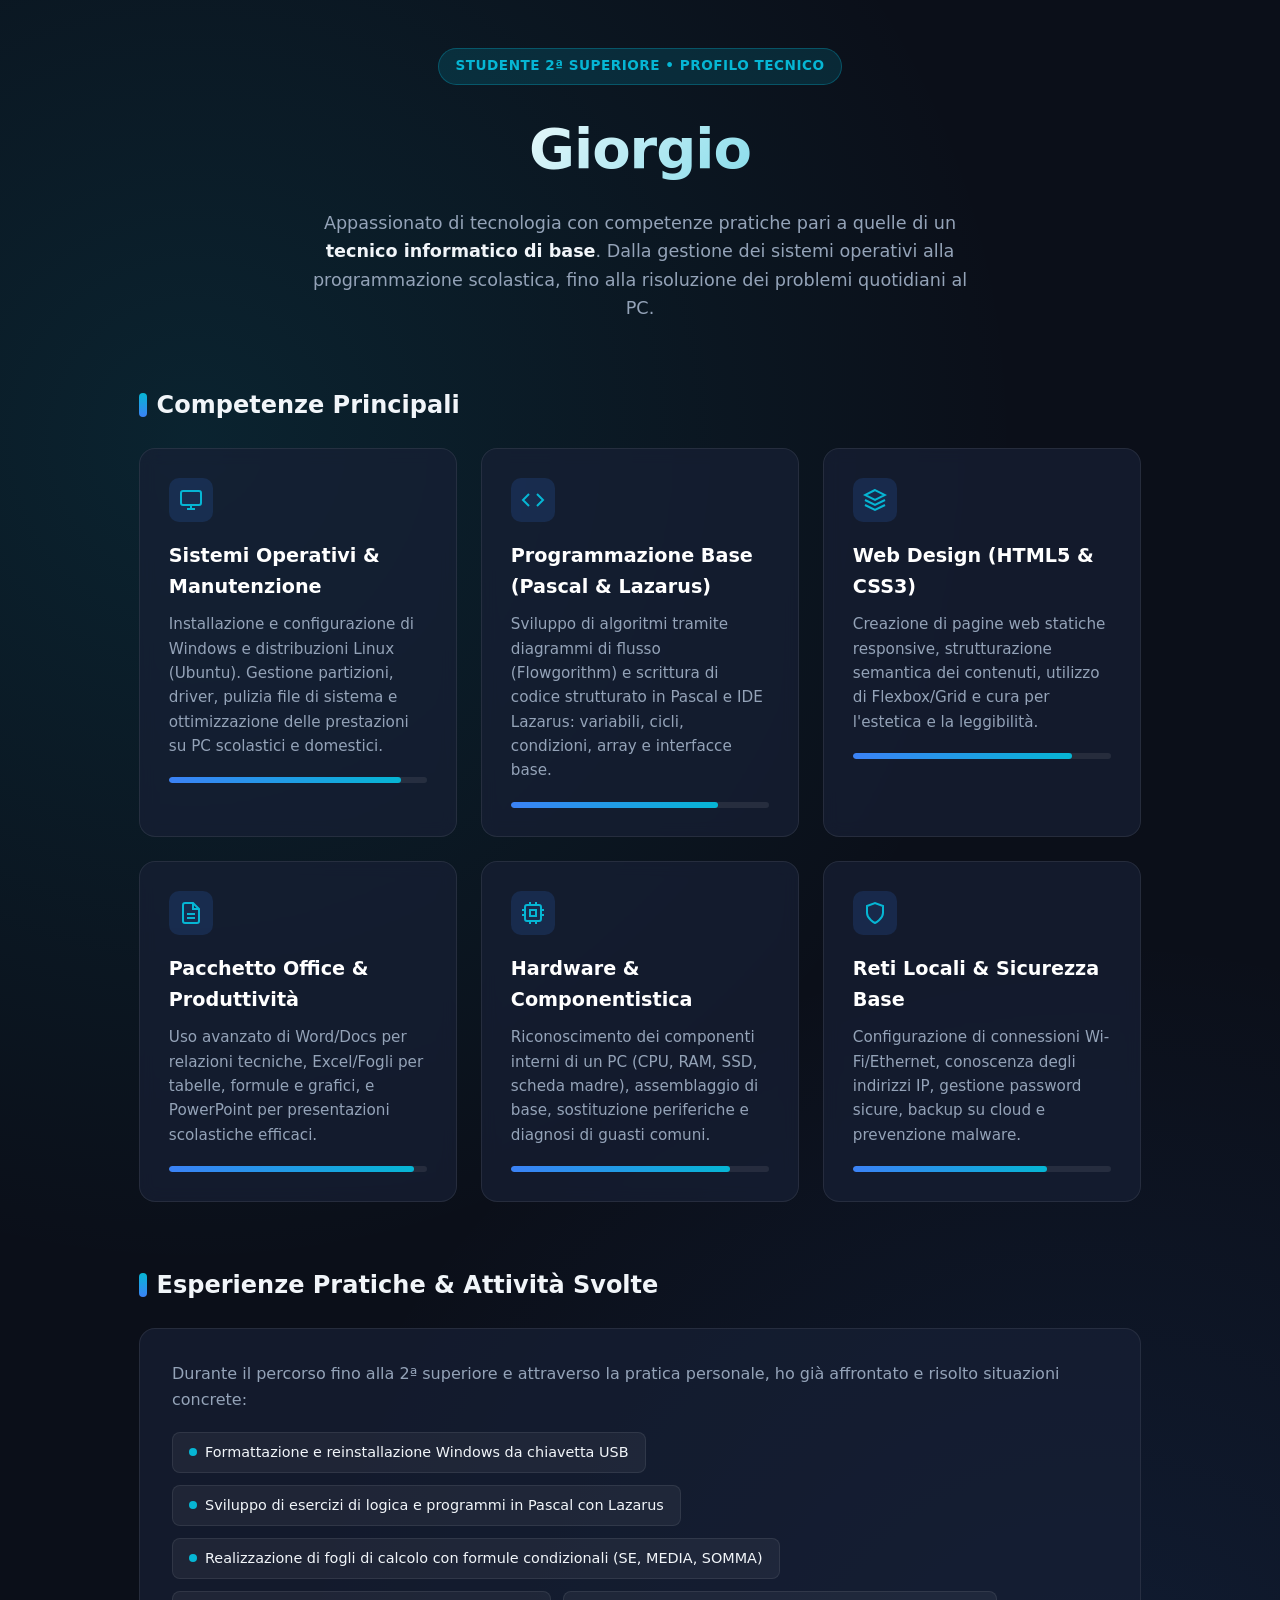
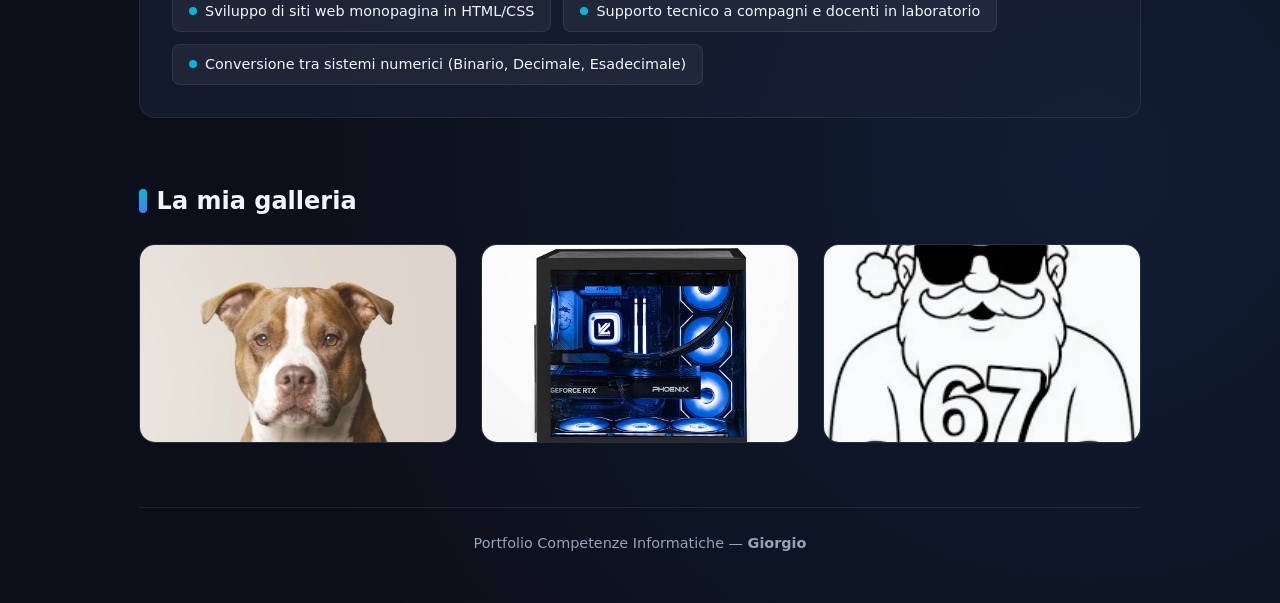
==== index.html @ c99d48ef "Add files via upload Aggiungo la home page" ====
<!DOCTYPE html>
<html lang="it">
<head>
    <meta charset="UTF-8">
    <meta name="viewport" content="width=device-width, initial-scale=1.0">
    <title>Giorgio | Competenze Informatiche</title>
    <style>
        /* --- VARIABILI E RESET --- */
        :root {
            --bg-color: #0b0f19;
            --card-bg: rgba(23, 32, 53, 0.7);
            --text-main: #f1f5f9;
            --text-muted: #94a3b8;
            --accent-cyan: #06b6d4;
            --accent-blue: #3b82f6;
            --border-color: rgba(255, 255, 255, 0.08);
        }

        * {
            margin: 0;
            padding: 0;
            box-sizing: border-box;
            font-family: system-ui, -apple-system, 'Segoe UI', Roboto, Helvetica, Arial, sans-serif;
        }

        body {
            background-color: var(--bg-color);
            color: var(--text-main);
            line-height: 1.6;
            overflow-x: hidden;
            /* Sfondo leggero con gradiente radiale ottimizzato */
            background-image: 
                radial-gradient(circle at 15% 20%, rgba(6, 182, 212, 0.12) 0%, transparent 40%),
                radial-gradient(circle at 85% 80%, rgba(59, 130, 246, 0.12) 0%, transparent 40%);
            min-height: 100vh;
        }

        /* --- ANIMAZIONI LEGGERE (Solo Opacity e Transform) --- */
        @keyframes fadeUp {
            from {
                opacity: 0;
                transform: translateY(20px);
            }
            to {
                opacity: 1;
                transform: translateY(0);
            }
        }

        @keyframes pulseGlow {
            0%, 100% { opacity: 0.6; }
            50% { opacity: 1; }
        }

        /* --- LAYOUT PRINCIPALE --- */
        .container {
            max-width: 1050px;
            margin: 0 auto;
            padding: 3rem 1.5rem;
        }

        /* --- SEZIONE HERO (INTESTAZIONE) --- */
        header {
            text-align: center;
            margin-bottom: 4rem;
            animation: fadeUp 0.7s ease-out forwards;
        }

        .badge {
            display: inline-block;
            padding: 0.4rem 1rem;
            background: rgba(6, 182, 212, 0.15);
            border: 1px solid rgba(6, 182, 212, 0.3);
            color: var(--accent-cyan);
            border-radius: 50px;
            font-size: 0.85rem;
            font-weight: 600;
            letter-spacing: 0.5px;
            margin-bottom: 1.2rem;
            text-transform: uppercase;
        }

        h1 {
            font-size: clamp(2.2rem, 5vw, 3.5rem);
            font-weight: 800;
            letter-spacing: -1px;
            margin-bottom: 1rem;
            background: linear-gradient(135deg, #ffffff 30%, var(--accent-cyan) 100%);
            -webkit-background-clip: text;
            -webkit-text-fill-color: transparent;
        }

        .subtitle {
            max-width: 680px;
            margin: 0 auto;
            font-size: 1.1rem;
            color: var(--text-muted);
        }

        .subtitle strong {
            color: var(--text-main);
            font-weight: 600;
        }

        /* --- TITOLI DI SEZIONE --- */
        .section-title {
            font-size: 1.5rem;
            margin-bottom: 1.5rem;
            display: flex;
            align-items: center;
            gap: 0.6rem;
            animation: fadeUp 0.7s ease-out 0.2s backwards;
        }

        .section-title::before {
            content: "";
            display: block;
            width: 8px;
            height: 24px;
            background: linear-gradient(to bottom, var(--accent-cyan), var(--accent-blue));
            border-radius: 4px;
        }

        /* --- GRIGLIA DELLE COMPETENZE --- */
        .skills-grid {
            display: grid;
            grid-template-columns: repeat(auto-fit, minmax(290px, 1fr));
            gap: 1.5rem;
            margin-bottom: 4rem;
        }

        .card {
            background: var(--card-bg);
            border: 1px solid var(--border-color);
            border-radius: 16px;
            padding: 1.8rem;
            backdrop-filter: blur(8px);
            transition: transform 0.25s ease, border-color 0.25s ease, box-shadow 0.25s ease;
            animation: fadeUp 0.7s ease-out backwards;
        }

        .card:nth-child(1) { animation-delay: 0.25s; }
        .card:nth-child(2) { animation-delay: 0.35s; }
        .card:nth-child(3) { animation-delay: 0.45s; }
        .card:nth-child(4) { animation-delay: 0.55s; }
        .card:nth-child(5) { animation-delay: 0.65s; }
        .card:nth-child(6) { animation-delay: 0.75s; }

        .card:hover {
            transform: translateY(-6px);
            border-color: rgba(6, 182, 212, 0.4);
            box-shadow: 0 12px 30px -10px rgba(6, 182, 212, 0.2);
        }

        .card-icon {
            width: 44px;
            height: 44px;
            background: rgba(59, 130, 246, 0.15);
            border-radius: 10px;
            display: flex;
            align-items: center;
            justify-content: center;
            margin-bottom: 1.2rem;
            color: var(--accent-cyan);
        }

        .card h3 {
            font-size: 1.2rem;
            margin-bottom: 0.6rem;
            color: #fff;
        }

        .card p {
            font-size: 0.95rem;
            color: var(--text-muted);
            margin-bottom: 1.2rem;
        }

        .skill-bar-container {
            width: 100%;
            height: 6px;
            background: rgba(255, 255, 255, 0.08);
            border-radius: 10px;
            overflow: hidden;
        }

        .skill-bar {
            height: 100%;
            background: linear-gradient(90deg, var(--accent-blue), var(--accent-cyan));
            border-radius: 10px;
        }

        /* --- SEZIONE ESPERIENZE PRATICHE (2ª SUPERIORE) --- */
        .projects-box {
            background: var(--card-bg);
            border: 1px solid var(--border-color);
            border-radius: 16px;
            padding: 2rem;
            margin-bottom: 4rem;
            animation: fadeUp 0.7s ease-out 0.8s backwards;
        }

        .tag-list {
            display: flex;
            flex-wrap: wrap;
            gap: 0.75rem;
            margin-top: 1.2rem;
        }

        .tag {
            background: rgba(255, 255, 255, 0.05);
            border: 1px solid var(--border-color);
            padding: 0.5rem 1rem;
            border-radius: 8px;
            font-size: 0.9rem;
            color: var(--text-main);
            display: flex;
            align-items: center;
            gap: 0.5rem;
            transition: background 0.2s ease;
        }

        .tag:hover {
            background: rgba(6, 182, 212, 0.15);
            border-color: rgba(6, 182, 212, 0.3);
        }

        .dot {
            width: 8px;
            height: 8px;
            background-color: var(--accent-cyan);
            border-radius: 50%;
            animation: pulseGlow 2s infinite;
        }

        /* --- SEZIONE GALLERIA --- */
        .gallery-grid {
            display: grid;
            grid-template-columns: repeat(auto-fit, minmax(280px, 1fr));
            gap: 1.5rem;
            animation: fadeUp 0.7s ease-out 0.9s backwards;
        }

        .gallery-item {
            background: var(--card-bg);
            border: 1px solid var(--border-color);
            border-radius: 16px;
            overflow: hidden;
            aspect-ratio: 16 / 10;
            transition: transform 0.25s ease, border-color 0.25s ease, box-shadow 0.25s ease;
        }

        .gallery-item:hover {
            transform: translateY(-5px);
            border-color: rgba(6, 182, 212, 0.4);
            box-shadow: 0 12px 30px -10px rgba(6, 182, 212, 0.2);
        }

        .gallery-item img {
            width: 100%;
            height: 100%;
            object-fit: cover;
            display: block;
            transition: transform 0.35s ease;
        }

        .gallery-item:hover img {
            transform: scale(1.04);
        }

        /* --- FOOTER --- */
        footer {
            text-align: center;
            margin-top: 4rem;
            padding-top: 1.5rem;
            border-top: 1px solid var(--border-color);
            color: var(--text-muted);
            font-size: 0.9rem;
        }

        /* Rispetta le impostazioni di risparmio energetico/prestazioni del PC */
        @media (prefers-reduced-motion: reduce) {
            * {
                animation: none !important;
                transition: none !important;
            }
        }
    </style>
</head>
<body>

    <div class="container">
        <!-- INTESTAZIONE -->
        <header>
            <span class="badge">Studente 2ª Superiore • Profilo Tecnico</span>
            <h1>Giorgio</h1>
            <p class="subtitle">
                Appassionato di tecnologia con competenze pratiche pari a quelle di un <strong>tecnico informatico di base</strong>. 
                Dalla gestione dei sistemi operativi alla programmazione scolastica, fino alla risoluzione dei problemi quotidiani al PC.
            </p>
        </header>

        <!-- GRIGLIA COMPETENZE -->
        <h2 class="section-title">Competenze Principali</h2>
        <div class="skills-grid">
            
            <!-- Card 1 -->
            <div class="card">
                <div class="card-icon">
                    <svg width="24" height="24" fill="none" stroke="currentColor" stroke-width="2" viewBox="0 0 24 24"><rect x="2" y="3" width="20" height="14" rx="2"/><path d="M8 21h8M12 17v4"/></svg>
                </div>
                <h3>Sistemi Operativi & Manutenzione</h3>
                <p>Installazione e configurazione di Windows e distribuzioni Linux (Ubuntu). Gestione partizioni, driver, pulizia file di sistema e ottimizzazione delle prestazioni su PC scolastici e domestici.</p>
                <div class="skill-bar-container"><div class="skill-bar" style="width: 90%;"></div></div>
            </div>

            <!-- Card 2 -->
            <div class="card">
                <div class="card-icon">
                    <svg width="24" height="24" fill="none" stroke="currentColor" stroke-width="2" viewBox="0 0 24 24"><path d="M16 18l6-6-6-6M8 6l-6 6 6 6"/></svg>
                </div>
                <h3>Programmazione Base (Pascal & Lazarus)</h3>
                <p>Sviluppo di algoritmi tramite diagrammi di flusso (Flowgorithm) e scrittura di codice strutturato in Pascal e IDE Lazarus: variabili, cicli, condizioni, array e interfacce base.</p>
                <div class="skill-bar-container"><div class="skill-bar" style="width: 80%;"></div></div>
            </div>

            <!-- Card 3 -->
            <div class="card">
                <div class="card-icon">
                    <svg width="24" height="24" fill="none" stroke="currentColor" stroke-width="2" viewBox="0 0 24 24"><path d="M12 2L2 7l10 5 10-5-10-5zM2 17l10 5 10-5M2 12l10 5 10-5"/></svg>
                </div>
                <h3>Web Design (HTML5 & CSS3)</h3>
                <p>Creazione di pagine web statiche responsive, strutturazione semantica dei contenuti, utilizzo di Flexbox/Grid e cura per l'estetica e la leggibilità.</p>
                <div class="skill-bar-container"><div class="skill-bar" style="width: 85%;"></div></div>
            </div>

            <!-- Card 4 -->
            <div class="card">
                <div class="card-icon">
                    <svg width="24" height="24" fill="none" stroke="currentColor" stroke-width="2" viewBox="0 0 24 24"><path d="M14 2H6a2 2 0 0 0-2 2v16a2 2 0 0 0 2 2h12a2 2 0 0 0 2-2V8z"/><polyline points="14 2 14 8 20 8"/><line x1="16" y1="13" x2="8" y2="13"/><line x1="16" y1="17" x2="8" y2="17"/></svg>
                </div>
                <h3>Pacchetto Office & Produttività</h3>
                <p>Uso avanzato di Word/Docs per relazioni tecniche, Excel/Fogli per tabelle, formule e grafici, e PowerPoint per presentazioni scolastiche efficaci.</p>
                <div class="skill-bar-container"><div class="skill-bar" style="width: 95%;"></div></div>
            </div>

            <!-- Card 5 -->
            <div class="card">
                <div class="card-icon">
                    <svg width="24" height="24" fill="none" stroke="currentColor" stroke-width="2" viewBox="0 0 24 24"><rect x="4" y="4" width="16" height="16" rx="2"/><rect x="9" y="9" width="6" height="6"/><path d="M9 1v3M15 1v3M9 20v3M15 20v3M20 9h3M20 14h3M1 9h3M1 14h3"/></svg>
                </div>
                <h3>Hardware & Componentistica</h3>
                <p>Riconoscimento dei componenti interni di un PC (CPU, RAM, SSD, scheda madre), assemblaggio di base, sostituzione periferiche e diagnosi di guasti comuni.</p>
                <div class="skill-bar-container"><div class="skill-bar" style="width: 85%;"></div></div>
            </div>

            <!-- Card 6 -->
            <div class="card">
                <div class="card-icon">
                    <svg width="24" height="24" fill="none" stroke="currentColor" stroke-width="2" viewBox="0 0 24 24"><path d="M12 22s8-4 8-10V5l-8-3-8 3v7c0 6 8 10 8 10z"/></svg>
                </div>
                <h3>Reti Locali & Sicurezza Base</h3>
                <p>Configurazione di connessioni Wi-Fi/Ethernet, conoscenza degli indirizzi IP, gestione password sicure, backup su cloud e prevenzione malware.</p>
                <div class="skill-bar-container"><div class="skill-bar" style="width: 75%;"></div></div>
            </div>

        </div>

        <!-- COSA HO GIÀ FATTO A SCUOLA E IN AUTONOMIA -->
        <h2 class="section-title">Esperienze Pratiche & Attività Svolte</h2>
        <div class="projects-box">
            <p style="color: var(--text-muted);">
                Durante il percorso fino alla 2ª superiore e attraverso la pratica personale, ho già affrontato e risolto situazioni concrete:
            </p>
            <div class="tag-list">
                <div class="tag"><span class="dot"></span>Formattazione e reinstallazione Windows da chiavetta USB</div>
                <div class="tag"><span class="dot"></span>Sviluppo di esercizi di logica e programmi in Pascal con Lazarus</div>
                <div class="tag"><span class="dot"></span>Realizzazione di fogli di calcolo con formule condizionali (SE, MEDIA, SOMMA)</div>
                <div class="tag"><span class="dot"></span>Sviluppo di siti web monopagina in HTML/CSS</div>
                <div class="tag"><span class="dot"></span>Supporto tecnico a compagni e docenti in laboratorio</div>
                <div class="tag"><span class="dot"></span>Conversione tra sistemi numerici (Binario, Decimale, Esadecimale)</div>
            </div>
        </div>

        <!-- LA MIA GALLERIA -->
        <h2 class="section-title">La mia galleria</h2>
        <div class="gallery-grid">
            <div class="gallery-item">
                <img src="foto1.jpg" alt="Foto 1 della galleria di Giorgio" loading="lazy">
            </div>
            <div class="gallery-item">
                <img src="foto2.jpg" alt="Foto 2 della galleria di Giorgio" loading="lazy">
            </div>
            <div class="gallery-item">
                <img src="foto3.jpg" alt="Foto 3 della galleria di Giorgio" loading="lazy">
            </div>
        </div>

        <!-- FOOTER -->
        <footer>
            <p>Portfolio Competenze Informatiche — <strong>Giorgio</strong></p>
        </footer>
    </div>

</body>
</html>
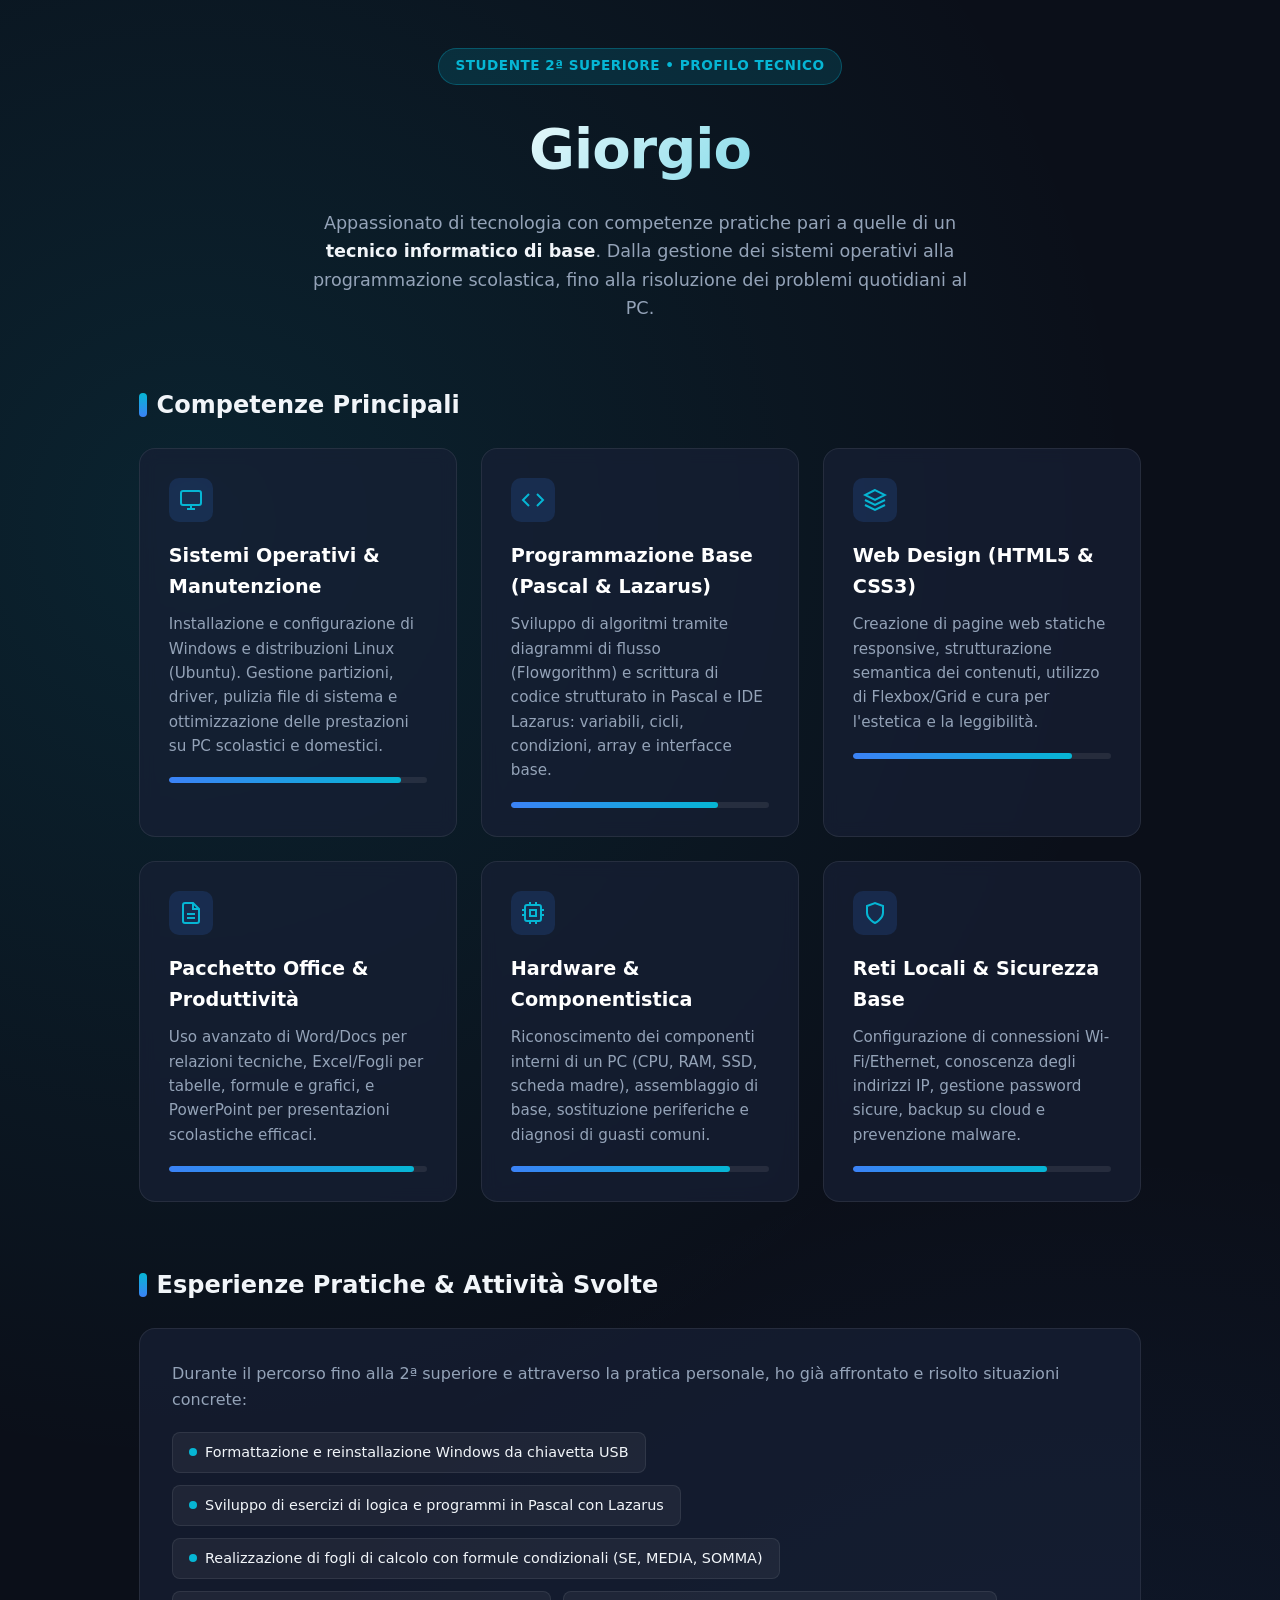
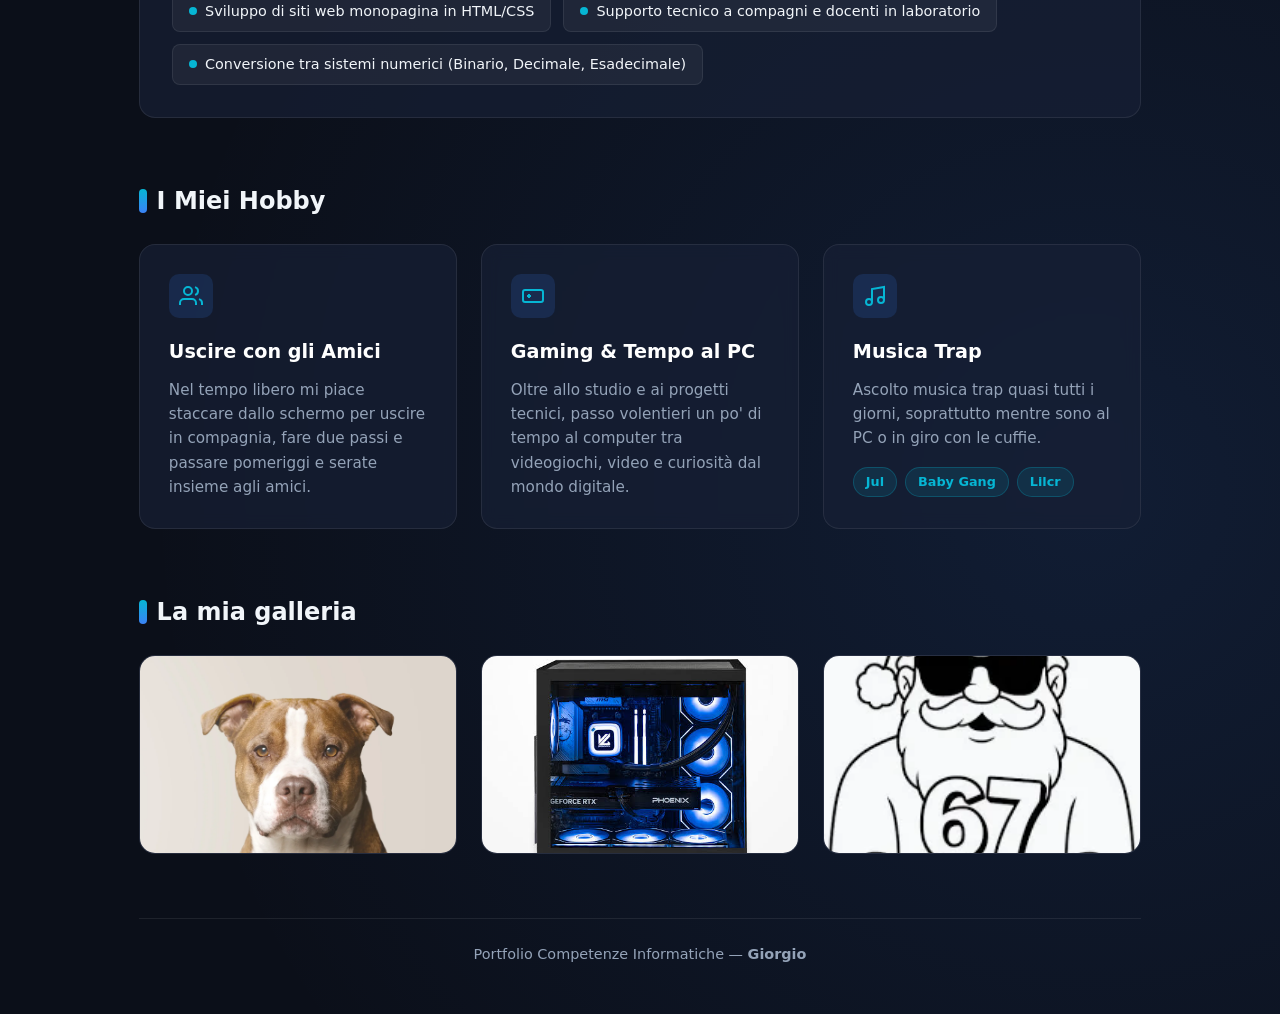
==== commit 60bcf79f: "Add files via upload" ====
--- a/index.html
+++ b/index.html
@@ -233,6 +233,59 @@
             animation: pulseGlow 2s infinite;
         }
 
+        /* --- SEZIONE HOBBY --- */
+        .hobbies-grid {
+            display: grid;
+            grid-template-columns: repeat(auto-fit, minmax(280px, 1fr));
+            gap: 1.5rem;
+            margin-bottom: 4rem;
+            animation: fadeUp 0.7s ease-out 0.85s backwards;
+        }
+
+        .hobby-card {
+            background: var(--card-bg);
+            border: 1px solid var(--border-color);
+            border-radius: 16px;
+            padding: 1.8rem;
+            backdrop-filter: blur(8px);
+            transition: transform 0.25s ease, border-color 0.25s ease, box-shadow 0.25s ease;
+        }
+
+        .hobby-card:hover {
+            transform: translateY(-6px);
+            border-color: rgba(6, 182, 212, 0.4);
+            box-shadow: 0 12px 30px -10px rgba(6, 182, 212, 0.2);
+        }
+
+        .hobby-card h3 {
+            font-size: 1.2rem;
+            margin-bottom: 0.6rem;
+            color: #fff;
+        }
+
+        .hobby-card p {
+            font-size: 0.95rem;
+            color: var(--text-muted);
+            margin-bottom: 0;
+        }
+
+        .artist-pills {
+            display: flex;
+            flex-wrap: wrap;
+            gap: 0.5rem;
+            margin-top: 1rem;
+        }
+
+        .artist-pill {
+            font-size: 0.8rem;
+            font-weight: 600;
+            padding: 0.25rem 0.75rem;
+            border-radius: 50px;
+            background: rgba(6, 182, 212, 0.12);
+            border: 1px solid rgba(6, 182, 212, 0.25);
+            color: var(--accent-cyan);
+        }
+
         /* --- SEZIONE GALLERIA --- */
         .gallery-grid {
             display: grid;
@@ -382,6 +435,44 @@
             </div>
         </div>
 
+        <!-- I MIEI HOBBY -->
+        <h2 class="section-title">I Miei Hobby</h2>
+        <div class="hobbies-grid">
+            
+            <!-- Hobby 1 -->
+            <div class="hobby-card">
+                <div class="card-icon">
+                    <svg width="24" height="24" fill="none" stroke="currentColor" stroke-width="2" viewBox="0 0 24 24"><path d="M17 21v-2a4 4 0 0 0-4-4H5a4 4 0 0 0-4 4v2"/><circle cx="9" cy="7" r="4"/><path d="M23 21v-2a4 4 0 0 0-3-3.87"/><path d="M16 3.13a4 4 0 0 1 0 7.75"/></svg>
+                </div>
+                <h3>Uscire con gli Amici</h3>
+                <p>Nel tempo libero mi piace staccare dallo schermo per uscire in compagnia, fare due passi e passare pomeriggi e serate insieme agli amici.</p>
+            </div>
+
+            <!-- Hobby 2 -->
+            <div class="hobby-card">
+                <div class="card-icon">
+                    <svg width="24" height="24" fill="none" stroke="currentColor" stroke-width="2" viewBox="0 0 24 24"><rect x="2" y="6" width="20" height="12" rx="2"/><path d="M6 12h4M8 10v4M15 11h.01M18 13h.01"/></svg>
+                </div>
+                <h3>Gaming & Tempo al PC</h3>
+                <p>Oltre allo studio e ai progetti tecnici, passo volentieri un po' di tempo al computer tra videogiochi, video e curiosità dal mondo digitale.</p>
+            </div>
+
+            <!-- Hobby 3 -->
+            <div class="hobby-card">
+                <div class="card-icon">
+                    <svg width="24" height="24" fill="none" stroke="currentColor" stroke-width="2" viewBox="0 0 24 24"><path d="M9 18V5l12-2v13"/><circle cx="6" cy="18" r="3"/><circle cx="18" cy="16" r="3"/></svg>
+                </div>
+                <h3>Musica Trap</h3>
+                <p>Ascolto musica trap quasi tutti i giorni, soprattutto mentre sono al PC o in giro con le cuffie.</p>
+                <div class="artist-pills">
+                    <span class="artist-pill">Jul</span>
+                    <span class="artist-pill">Baby Gang</span>
+                    <span class="artist-pill">Lilcr</span>
+                </div>
+            </div>
+
+        </div>
+
         <!-- LA MIA GALLERIA -->
         <h2 class="section-title">La mia galleria</h2>
         <div class="gallery-grid">
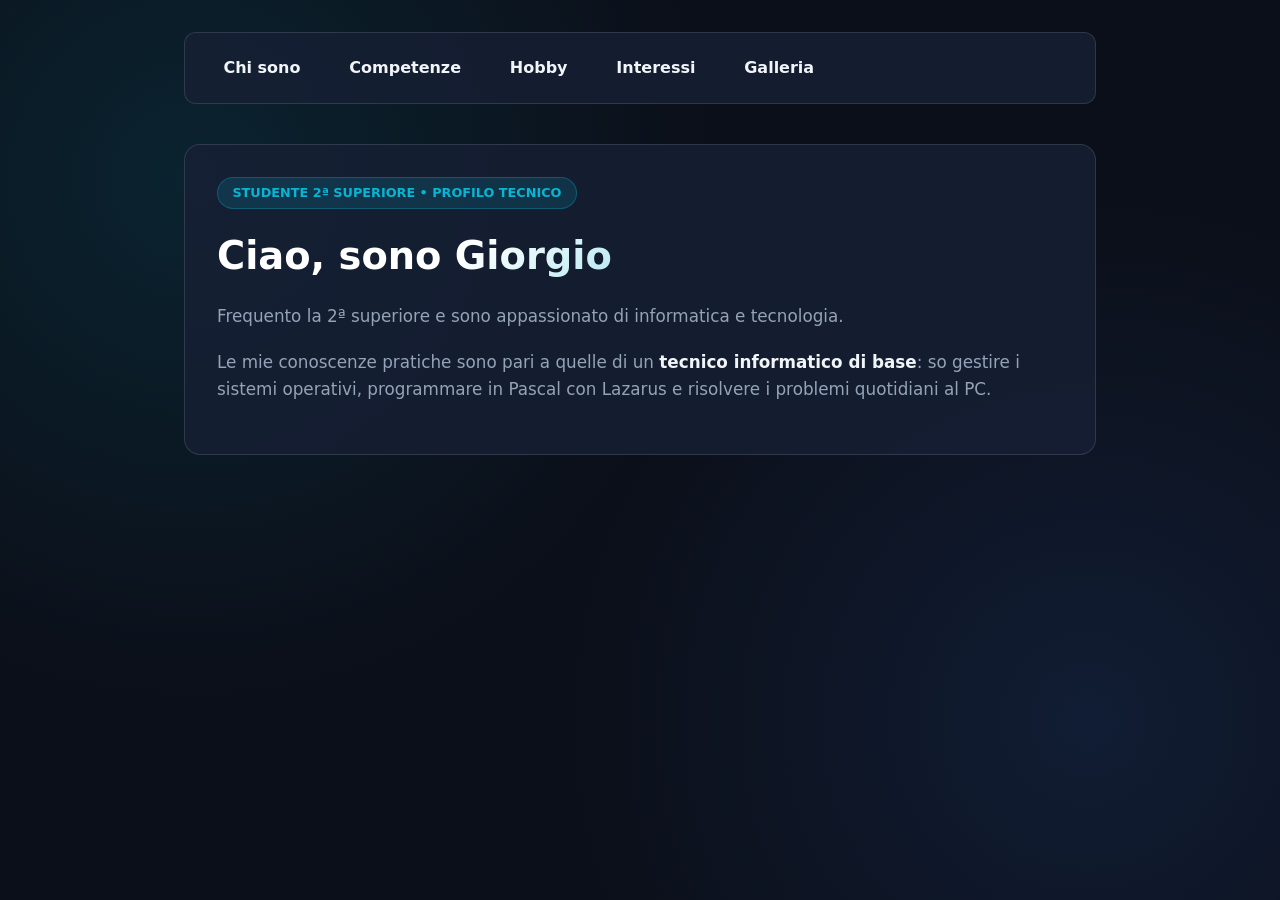
==== commit f009fcd7: "Add files via upload Aggiungo style.css e le pagine nuove" ====
--- a/index.html
+++ b/index.html
@@ -1,496 +1,25 @@
 <!DOCTYPE html>
 <html lang="it">
 <head>
-    <meta charset="UTF-8">
-    <meta name="viewport" content="width=device-width, initial-scale=1.0">
-    <title>Giorgio | Competenze Informatiche</title>
-    <style>
-        /* --- VARIABILI E RESET --- */
-        :root {
-            --bg-color: #0b0f19;
-            --card-bg: rgba(23, 32, 53, 0.7);
-            --text-main: #f1f5f9;
-            --text-muted: #94a3b8;
-            --accent-cyan: #06b6d4;
-            --accent-blue: #3b82f6;
-            --border-color: rgba(255, 255, 255, 0.08);
-        }
-
-        * {
-            margin: 0;
-            padding: 0;
-            box-sizing: border-box;
-            font-family: system-ui, -apple-system, 'Segoe UI', Roboto, Helvetica, Arial, sans-serif;
-        }
-
-        body {
-            background-color: var(--bg-color);
-            color: var(--text-main);
-            line-height: 1.6;
-            overflow-x: hidden;
-            /* Sfondo leggero con gradiente radiale ottimizzato */
-            background-image: 
-                radial-gradient(circle at 15% 20%, rgba(6, 182, 212, 0.12) 0%, transparent 40%),
-                radial-gradient(circle at 85% 80%, rgba(59, 130, 246, 0.12) 0%, transparent 40%);
-            min-height: 100vh;
-        }
-
-        /* --- ANIMAZIONI LEGGERE (Solo Opacity e Transform) --- */
-        @keyframes fadeUp {
-            from {
-                opacity: 0;
-                transform: translateY(20px);
-            }
-            to {
-                opacity: 1;
-                transform: translateY(0);
-            }
-        }
-
-        @keyframes pulseGlow {
-            0%, 100% { opacity: 0.6; }
-            50% { opacity: 1; }
-        }
-
-        /* --- LAYOUT PRINCIPALE --- */
-        .container {
-            max-width: 1050px;
-            margin: 0 auto;
-            padding: 3rem 1.5rem;
-        }
-
-        /* --- SEZIONE HERO (INTESTAZIONE) --- */
-        header {
-            text-align: center;
-            margin-bottom: 4rem;
-            animation: fadeUp 0.7s ease-out forwards;
-        }
-
-        .badge {
-            display: inline-block;
-            padding: 0.4rem 1rem;
-            background: rgba(6, 182, 212, 0.15);
-            border: 1px solid rgba(6, 182, 212, 0.3);
-            color: var(--accent-cyan);
-            border-radius: 50px;
-            font-size: 0.85rem;
-            font-weight: 600;
-            letter-spacing: 0.5px;
-            margin-bottom: 1.2rem;
-            text-transform: uppercase;
-        }
-
-        h1 {
-            font-size: clamp(2.2rem, 5vw, 3.5rem);
-            font-weight: 800;
-            letter-spacing: -1px;
-            margin-bottom: 1rem;
-            background: linear-gradient(135deg, #ffffff 30%, var(--accent-cyan) 100%);
-            -webkit-background-clip: text;
-            -webkit-text-fill-color: transparent;
-        }
-
-        .subtitle {
-            max-width: 680px;
-            margin: 0 auto;
-            font-size: 1.1rem;
-            color: var(--text-muted);
-        }
-
-        .subtitle strong {
-            color: var(--text-main);
-            font-weight: 600;
-        }
-
-        /* --- TITOLI DI SEZIONE --- */
-        .section-title {
-            font-size: 1.5rem;
-            margin-bottom: 1.5rem;
-            display: flex;
-            align-items: center;
-            gap: 0.6rem;
-            animation: fadeUp 0.7s ease-out 0.2s backwards;
-        }
-
-        .section-title::before {
-            content: "";
-            display: block;
-            width: 8px;
-            height: 24px;
-            background: linear-gradient(to bottom, var(--accent-cyan), var(--accent-blue));
-            border-radius: 4px;
-        }
-
-        /* --- GRIGLIA DELLE COMPETENZE --- */
-        .skills-grid {
-            display: grid;
-            grid-template-columns: repeat(auto-fit, minmax(290px, 1fr));
-            gap: 1.5rem;
-            margin-bottom: 4rem;
-        }
-
-        .card {
-            background: var(--card-bg);
-            border: 1px solid var(--border-color);
-            border-radius: 16px;
-            padding: 1.8rem;
-            backdrop-filter: blur(8px);
-            transition: transform 0.25s ease, border-color 0.25s ease, box-shadow 0.25s ease;
-            animation: fadeUp 0.7s ease-out backwards;
-        }
-
-        .card:nth-child(1) { animation-delay: 0.25s; }
-        .card:nth-child(2) { animation-delay: 0.35s; }
-        .card:nth-child(3) { animation-delay: 0.45s; }
-        .card:nth-child(4) { animation-delay: 0.55s; }
-        .card:nth-child(5) { animation-delay: 0.65s; }
-        .card:nth-child(6) { animation-delay: 0.75s; }
-
-        .card:hover {
-            transform: translateY(-6px);
-            border-color: rgba(6, 182, 212, 0.4);
-            box-shadow: 0 12px 30px -10px rgba(6, 182, 212, 0.2);
-        }
-
-        .card-icon {
-            width: 44px;
-            height: 44px;
-            background: rgba(59, 130, 246, 0.15);
-            border-radius: 10px;
-            display: flex;
-            align-items: center;
-            justify-content: center;
-            margin-bottom: 1.2rem;
-            color: var(--accent-cyan);
-        }
-
-        .card h3 {
-            font-size: 1.2rem;
-            margin-bottom: 0.6rem;
-            color: #fff;
-        }
-
-        .card p {
-            font-size: 0.95rem;
-            color: var(--text-muted);
-            margin-bottom: 1.2rem;
-        }
-
-        .skill-bar-container {
-            width: 100%;
-            height: 6px;
-            background: rgba(255, 255, 255, 0.08);
-            border-radius: 10px;
-            overflow: hidden;
-        }
-
-        .skill-bar {
-            height: 100%;
-            background: linear-gradient(90deg, var(--accent-blue), var(--accent-cyan));
-            border-radius: 10px;
-        }
-
-        /* --- SEZIONE ESPERIENZE PRATICHE (2ª SUPERIORE) --- */
-        .projects-box {
-            background: var(--card-bg);
-            border: 1px solid var(--border-color);
-            border-radius: 16px;
-            padding: 2rem;
-            margin-bottom: 4rem;
-            animation: fadeUp 0.7s ease-out 0.8s backwards;
-        }
-
-        .tag-list {
-            display: flex;
-            flex-wrap: wrap;
-            gap: 0.75rem;
-            margin-top: 1.2rem;
-        }
-
-        .tag {
-            background: rgba(255, 255, 255, 0.05);
-            border: 1px solid var(--border-color);
-            padding: 0.5rem 1rem;
-            border-radius: 8px;
-            font-size: 0.9rem;
-            color: var(--text-main);
-            display: flex;
-            align-items: center;
-            gap: 0.5rem;
-            transition: background 0.2s ease;
-        }
-
-        .tag:hover {
-            background: rgba(6, 182, 212, 0.15);
-            border-color: rgba(6, 182, 212, 0.3);
-        }
-
-        .dot {
-            width: 8px;
-            height: 8px;
-            background-color: var(--accent-cyan);
-            border-radius: 50%;
-            animation: pulseGlow 2s infinite;
-        }
-
-        /* --- SEZIONE HOBBY --- */
-        .hobbies-grid {
-            display: grid;
-            grid-template-columns: repeat(auto-fit, minmax(280px, 1fr));
-            gap: 1.5rem;
-            margin-bottom: 4rem;
-            animation: fadeUp 0.7s ease-out 0.85s backwards;
-        }
-
-        .hobby-card {
-            background: var(--card-bg);
-            border: 1px solid var(--border-color);
-            border-radius: 16px;
-            padding: 1.8rem;
-            backdrop-filter: blur(8px);
-            transition: transform 0.25s ease, border-color 0.25s ease, box-shadow 0.25s ease;
-        }
-
-        .hobby-card:hover {
-            transform: translateY(-6px);
-            border-color: rgba(6, 182, 212, 0.4);
-            box-shadow: 0 12px 30px -10px rgba(6, 182, 212, 0.2);
-        }
-
-        .hobby-card h3 {
-            font-size: 1.2rem;
-            margin-bottom: 0.6rem;
-            color: #fff;
-        }
-
-        .hobby-card p {
-            font-size: 0.95rem;
-            color: var(--text-muted);
-            margin-bottom: 0;
-        }
-
-        .artist-pills {
-            display: flex;
-            flex-wrap: wrap;
-            gap: 0.5rem;
-            margin-top: 1rem;
-        }
-
-        .artist-pill {
-            font-size: 0.8rem;
-            font-weight: 600;
-            padding: 0.25rem 0.75rem;
-            border-radius: 50px;
-            background: rgba(6, 182, 212, 0.12);
-            border: 1px solid rgba(6, 182, 212, 0.25);
-            color: var(--accent-cyan);
-        }
-
-        /* --- SEZIONE GALLERIA --- */
-        .gallery-grid {
-            display: grid;
-            grid-template-columns: repeat(auto-fit, minmax(280px, 1fr));
-            gap: 1.5rem;
-            animation: fadeUp 0.7s ease-out 0.9s backwards;
-        }
-
-        .gallery-item {
-            background: var(--card-bg);
-            border: 1px solid var(--border-color);
-            border-radius: 16px;
-            overflow: hidden;
-            aspect-ratio: 16 / 10;
-            transition: transform 0.25s ease, border-color 0.25s ease, box-shadow 0.25s ease;
-        }
-
-        .gallery-item:hover {
-            transform: translateY(-5px);
-            border-color: rgba(6, 182, 212, 0.4);
-            box-shadow: 0 12px 30px -10px rgba(6, 182, 212, 0.2);
-        }
-
-        .gallery-item img {
-            width: 100%;
-            height: 100%;
-            object-fit: cover;
-            display: block;
-            transition: transform 0.35s ease;
-        }
-
-        .gallery-item:hover img {
-            transform: scale(1.04);
-        }
-
-        /* --- FOOTER --- */
-        footer {
-            text-align: center;
-            margin-top: 4rem;
-            padding-top: 1.5rem;
-            border-top: 1px solid var(--border-color);
-            color: var(--text-muted);
-            font-size: 0.9rem;
-        }
-
-        /* Rispetta le impostazioni di risparmio energetico/prestazioni del PC */
-        @media (prefers-reduced-motion: reduce) {
-            * {
-                animation: none !important;
-                transition: none !important;
-            }
-        }
-    </style>
+    <meta charset="utf-8">
+    <title>Chi sono</title>
+    <link rel="stylesheet" href="style.css">
 </head>
 <body>
 
-    <div class="container">
-        <!-- INTESTAZIONE -->
-        <header>
-            <span class="badge">Studente 2ª Superiore • Profilo Tecnico</span>
-            <h1>Giorgio</h1>
-            <p class="subtitle">
-                Appassionato di tecnologia con competenze pratiche pari a quelle di un <strong>tecnico informatico di base</strong>. 
-                Dalla gestione dei sistemi operativi alla programmazione scolastica, fino alla risoluzione dei problemi quotidiani al PC.
-            </p>
-        </header>
+    <nav>
+        <a href="index.html">Chi sono</a>
+        <a href="competenze.html">Competenze</a>
+        <a href="hobby.html">Hobby</a>
+        <a href="interessi.html">Interessi</a>
+        <a href="galleria.html">Galleria</a>
+    </nav>
 
-        <!-- GRIGLIA COMPETENZE -->
-        <h2 class="section-title">Competenze Principali</h2>
-        <div class="skills-grid">
-            
-            <!-- Card 1 -->
-            <div class="card">
-                <div class="card-icon">
-                    <svg width="24" height="24" fill="none" stroke="currentColor" stroke-width="2" viewBox="0 0 24 24"><rect x="2" y="3" width="20" height="14" rx="2"/><path d="M8 21h8M12 17v4"/></svg>
-                </div>
-                <h3>Sistemi Operativi & Manutenzione</h3>
-                <p>Installazione e configurazione di Windows e distribuzioni Linux (Ubuntu). Gestione partizioni, driver, pulizia file di sistema e ottimizzazione delle prestazioni su PC scolastici e domestici.</p>
-                <div class="skill-bar-container"><div class="skill-bar" style="width: 90%;"></div></div>
-            </div>
-
-            <!-- Card 2 -->
-            <div class="card">
-                <div class="card-icon">
-                    <svg width="24" height="24" fill="none" stroke="currentColor" stroke-width="2" viewBox="0 0 24 24"><path d="M16 18l6-6-6-6M8 6l-6 6 6 6"/></svg>
-                </div>
-                <h3>Programmazione Base (Pascal & Lazarus)</h3>
-                <p>Sviluppo di algoritmi tramite diagrammi di flusso (Flowgorithm) e scrittura di codice strutturato in Pascal e IDE Lazarus: variabili, cicli, condizioni, array e interfacce base.</p>
-                <div class="skill-bar-container"><div class="skill-bar" style="width: 80%;"></div></div>
-            </div>
-
-            <!-- Card 3 -->
-            <div class="card">
-                <div class="card-icon">
-                    <svg width="24" height="24" fill="none" stroke="currentColor" stroke-width="2" viewBox="0 0 24 24"><path d="M12 2L2 7l10 5 10-5-10-5zM2 17l10 5 10-5M2 12l10 5 10-5"/></svg>
-                </div>
-                <h3>Web Design (HTML5 & CSS3)</h3>
-                <p>Creazione di pagine web statiche responsive, strutturazione semantica dei contenuti, utilizzo di Flexbox/Grid e cura per l'estetica e la leggibilità.</p>
-                <div class="skill-bar-container"><div class="skill-bar" style="width: 85%;"></div></div>
-            </div>
-
-            <!-- Card 4 -->
-            <div class="card">
-                <div class="card-icon">
-                    <svg width="24" height="24" fill="none" stroke="currentColor" stroke-width="2" viewBox="0 0 24 24"><path d="M14 2H6a2 2 0 0 0-2 2v16a2 2 0 0 0 2 2h12a2 2 0 0 0 2-2V8z"/><polyline points="14 2 14 8 20 8"/><line x1="16" y1="13" x2="8" y2="13"/><line x1="16" y1="17" x2="8" y2="17"/></svg>
-                </div>
-                <h3>Pacchetto Office & Produttività</h3>
-                <p>Uso avanzato di Word/Docs per relazioni tecniche, Excel/Fogli per tabelle, formule e grafici, e PowerPoint per presentazioni scolastiche efficaci.</p>
-                <div class="skill-bar-container"><div class="skill-bar" style="width: 95%;"></div></div>
-            </div>
-
-            <!-- Card 5 -->
-            <div class="card">
-                <div class="card-icon">
-                    <svg width="24" height="24" fill="none" stroke="currentColor" stroke-width="2" viewBox="0 0 24 24"><rect x="4" y="4" width="16" height="16" rx="2"/><rect x="9" y="9" width="6" height="6"/><path d="M9 1v3M15 1v3M9 20v3M15 20v3M20 9h3M20 14h3M1 9h3M1 14h3"/></svg>
-                </div>
-                <h3>Hardware & Componentistica</h3>
-                <p>Riconoscimento dei componenti interni di un PC (CPU, RAM, SSD, scheda madre), assemblaggio di base, sostituzione periferiche e diagnosi di guasti comuni.</p>
-                <div class="skill-bar-container"><div class="skill-bar" style="width: 85%;"></div></div>
-            </div>
-
-            <!-- Card 6 -->
-            <div class="card">
-                <div class="card-icon">
-                    <svg width="24" height="24" fill="none" stroke="currentColor" stroke-width="2" viewBox="0 0 24 24"><path d="M12 22s8-4 8-10V5l-8-3-8 3v7c0 6 8 10 8 10z"/></svg>
-                </div>
-                <h3>Reti Locali & Sicurezza Base</h3>
-                <p>Configurazione di connessioni Wi-Fi/Ethernet, conoscenza degli indirizzi IP, gestione password sicure, backup su cloud e prevenzione malware.</p>
-                <div class="skill-bar-container"><div class="skill-bar" style="width: 75%;"></div></div>
-            </div>
-
-        </div>
-
-        <!-- COSA HO GIÀ FATTO A SCUOLA E IN AUTONOMIA -->
-        <h2 class="section-title">Esperienze Pratiche & Attività Svolte</h2>
-        <div class="projects-box">
-            <p style="color: var(--text-muted);">
-                Durante il percorso fino alla 2ª superiore e attraverso la pratica personale, ho già affrontato e risolto situazioni concrete:
-            </p>
-            <div class="tag-list">
-                <div class="tag"><span class="dot"></span>Formattazione e reinstallazione Windows da chiavetta USB</div>
-                <div class="tag"><span class="dot"></span>Sviluppo di esercizi di logica e programmi in Pascal con Lazarus</div>
-                <div class="tag"><span class="dot"></span>Realizzazione di fogli di calcolo con formule condizionali (SE, MEDIA, SOMMA)</div>
-                <div class="tag"><span class="dot"></span>Sviluppo di siti web monopagina in HTML/CSS</div>
-                <div class="tag"><span class="dot"></span>Supporto tecnico a compagni e docenti in laboratorio</div>
-                <div class="tag"><span class="dot"></span>Conversione tra sistemi numerici (Binario, Decimale, Esadecimale)</div>
-            </div>
-        </div>
-
-        <!-- I MIEI HOBBY -->
-        <h2 class="section-title">I Miei Hobby</h2>
-        <div class="hobbies-grid">
-            
-            <!-- Hobby 1 -->
-            <div class="hobby-card">
-                <div class="card-icon">
-                    <svg width="24" height="24" fill="none" stroke="currentColor" stroke-width="2" viewBox="0 0 24 24"><path d="M17 21v-2a4 4 0 0 0-4-4H5a4 4 0 0 0-4 4v2"/><circle cx="9" cy="7" r="4"/><path d="M23 21v-2a4 4 0 0 0-3-3.87"/><path d="M16 3.13a4 4 0 0 1 0 7.75"/></svg>
-                </div>
-                <h3>Uscire con gli Amici</h3>
-                <p>Nel tempo libero mi piace staccare dallo schermo per uscire in compagnia, fare due passi e passare pomeriggi e serate insieme agli amici.</p>
-            </div>
-
-            <!-- Hobby 2 -->
-            <div class="hobby-card">
-                <div class="card-icon">
-                    <svg width="24" height="24" fill="none" stroke="currentColor" stroke-width="2" viewBox="0 0 24 24"><rect x="2" y="6" width="20" height="12" rx="2"/><path d="M6 12h4M8 10v4M15 11h.01M18 13h.01"/></svg>
-                </div>
-                <h3>Gaming & Tempo al PC</h3>
-                <p>Oltre allo studio e ai progetti tecnici, passo volentieri un po' di tempo al computer tra videogiochi, video e curiosità dal mondo digitale.</p>
-            </div>
-
-            <!-- Hobby 3 -->
-            <div class="hobby-card">
-                <div class="card-icon">
-                    <svg width="24" height="24" fill="none" stroke="currentColor" stroke-width="2" viewBox="0 0 24 24"><path d="M9 18V5l12-2v13"/><circle cx="6" cy="18" r="3"/><circle cx="18" cy="16" r="3"/></svg>
-                </div>
-                <h3>Musica Trap</h3>
-                <p>Ascolto musica trap quasi tutti i giorni, soprattutto mentre sono al PC o in giro con le cuffie.</p>
-                <div class="artist-pills">
-                    <span class="artist-pill">Jul</span>
-                    <span class="artist-pill">Baby Gang</span>
-                    <span class="artist-pill">Lilcr</span>
-                </div>
-            </div>
-
-        </div>
-
-        <!-- LA MIA GALLERIA -->
-        <h2 class="section-title">La mia galleria</h2>
-        <div class="gallery-grid">
-            <div class="gallery-item">
-                <img src="foto1.jpg" alt="Foto 1 della galleria di Giorgio" loading="lazy">
-            </div>
-            <div class="gallery-item">
-                <img src="foto2.jpg" alt="Foto 2 della galleria di Giorgio" loading="lazy">
-            </div>
-            <div class="gallery-item">
-                <img src="foto3.jpg" alt="Foto 3 della galleria di Giorgio" loading="lazy">
-            </div>
-        </div>
-
-        <!-- FOOTER -->
-        <footer>
-            <p>Portfolio Competenze Informatiche — <strong>Giorgio</strong></p>
-        </footer>
+    <div class="hero-box">
+        <span class="badge">Studente 2ª Superiore • Profilo Tecnico</span>
+        <h1>Ciao, sono Giorgio</h1>
+        <p>Frequento la 2ª superiore e sono appassionato di informatica e tecnologia.</p>
+        <p>Le mie conoscenze pratiche sono pari a quelle di un <strong>tecnico informatico di base</strong>: so gestire i sistemi operativi, programmare in Pascal con Lazarus e risolvere i problemi quotidiani al PC.</p>
     </div>
 
 </body>
--- a/style.css
+++ b/style.css
@@ -0,0 +1,168 @@
+/* --- STILE GENERALE (TEMA DARK MODE OTTIMIZZATO) --- */
+:root {
+    --bg-color: #0b0f19;
+    --card-bg: rgba(23, 32, 53, 0.8);
+    --text-main: #f1f5f9;
+    --text-muted: #94a3b8;
+    --accent-cyan: #06b6d4;
+    --accent-blue: #3b82f6;
+    --border-color: rgba(255, 255, 255, 0.12);
+}
+
+* {
+    margin: 0;
+    padding: 0;
+    box-sizing: border-box;
+    font-family: system-ui, -apple-system, 'Segoe UI', Roboto, Arial, sans-serif;
+}
+
+body {
+    background-color: var(--bg-color);
+    color: var(--text-main);
+    line-height: 1.6;
+    max-width: 960px;
+    margin: 0 auto;
+    padding: 2rem 1.5rem;
+    background-image: 
+        radial-gradient(circle at 15% 20%, rgba(6, 182, 212, 0.12) 0%, transparent 40%),
+        radial-gradient(circle at 85% 80%, rgba(59, 130, 246, 0.12) 0%, transparent 40%);
+    min-height: 100vh;
+}
+
+/* --- MENU DI NAVIGAZIONE --- */
+nav {
+    background: var(--card-bg);
+    border: 1px solid var(--border-color);
+    border-radius: 12px;
+    padding: 1rem 1.5rem;
+    margin-bottom: 2.5rem;
+    display: flex;
+    flex-wrap: wrap;
+    gap: 0.5rem;
+}
+
+nav a {
+    margin-right: 12px;
+    color: var(--text-main);
+    text-decoration: none;
+    font-weight: 600;
+    padding: 0.4rem 0.9rem;
+    border-radius: 8px;
+    transition: background 0.2s ease, color 0.2s ease;
+}
+
+nav a:hover {
+    background: rgba(6, 182, 212, 0.18);
+    color: var(--accent-cyan);
+}
+
+/* --- TITOLI E TESTI --- */
+h1 {
+    font-size: 2.4rem;
+    font-weight: 800;
+    margin-bottom: 1rem;
+    background: linear-gradient(135deg, #ffffff 30%, var(--accent-cyan) 100%);
+    -webkit-background-clip: text;
+    -webkit-text-fill-color: transparent;
+}
+
+p {
+    color: var(--text-muted);
+    font-size: 1.05rem;
+    margin-bottom: 1.2rem;
+}
+
+strong {
+    color: var(--text-main);
+}
+
+/* --- TABELLE (Competenze e Hobby) --- */
+table {
+    width: 100%;
+    background: var(--card-bg);
+    margin-top: 1.2rem;
+    margin-bottom: 2rem;
+    border-radius: 8px;
+    overflow: hidden;
+}
+
+table, th, td {
+    border: 1px solid rgba(6, 182, 212, 0.35);
+    border-collapse: collapse;
+    padding: 12px 16px;
+    text-align: left;
+}
+
+th {
+    background: rgba(6, 182, 212, 0.15);
+    color: var(--accent-cyan);
+    font-weight: 700;
+    text-transform: uppercase;
+    font-size: 0.85rem;
+    letter-spacing: 0.5px;
+}
+
+tr:hover td {
+    background: rgba(255, 255, 255, 0.03);
+}
+
+/* --- LISTA PUNTATA (Interessi) --- */
+ul {
+    background: var(--card-bg);
+    border: 1px solid var(--border-color);
+    border-radius: 12px;
+    padding: 1.5rem 2.5rem;
+    margin-top: 1rem;
+}
+
+li {
+    margin-bottom: 0.7rem;
+    color: var(--text-main);
+}
+
+li::marker {
+    color: var(--accent-cyan);
+}
+
+/* --- GALLERIA IMMAGINI --- */
+.gallery {
+    display: flex;
+    flex-wrap: wrap;
+    gap: 1.5rem;
+    margin-top: 1.5rem;
+}
+
+img {
+    width: 280px;
+    height: 190px;
+    object-fit: cover;
+    border-radius: 12px;
+    border: 1px solid var(--border-color);
+    transition: transform 0.25s ease, border-color 0.25s ease;
+}
+
+img:hover {
+    transform: translateY(-4px);
+    border-color: var(--accent-cyan);
+}
+
+/* --- RIQUADRO BENVENUTO HOME --- */
+.hero-box {
+    background: var(--card-bg);
+    border: 1px solid var(--border-color);
+    border-radius: 16px;
+    padding: 2rem;
+}
+
+.badge {
+    display: inline-block;
+    padding: 0.3rem 0.9rem;
+    background: rgba(6, 182, 212, 0.15);
+    border: 1px solid rgba(6, 182, 212, 0.3);
+    color: var(--accent-cyan);
+    border-radius: 50px;
+    font-size: 0.8rem;
+    font-weight: 600;
+    margin-bottom: 1rem;
+    text-transform: uppercase;
+}
